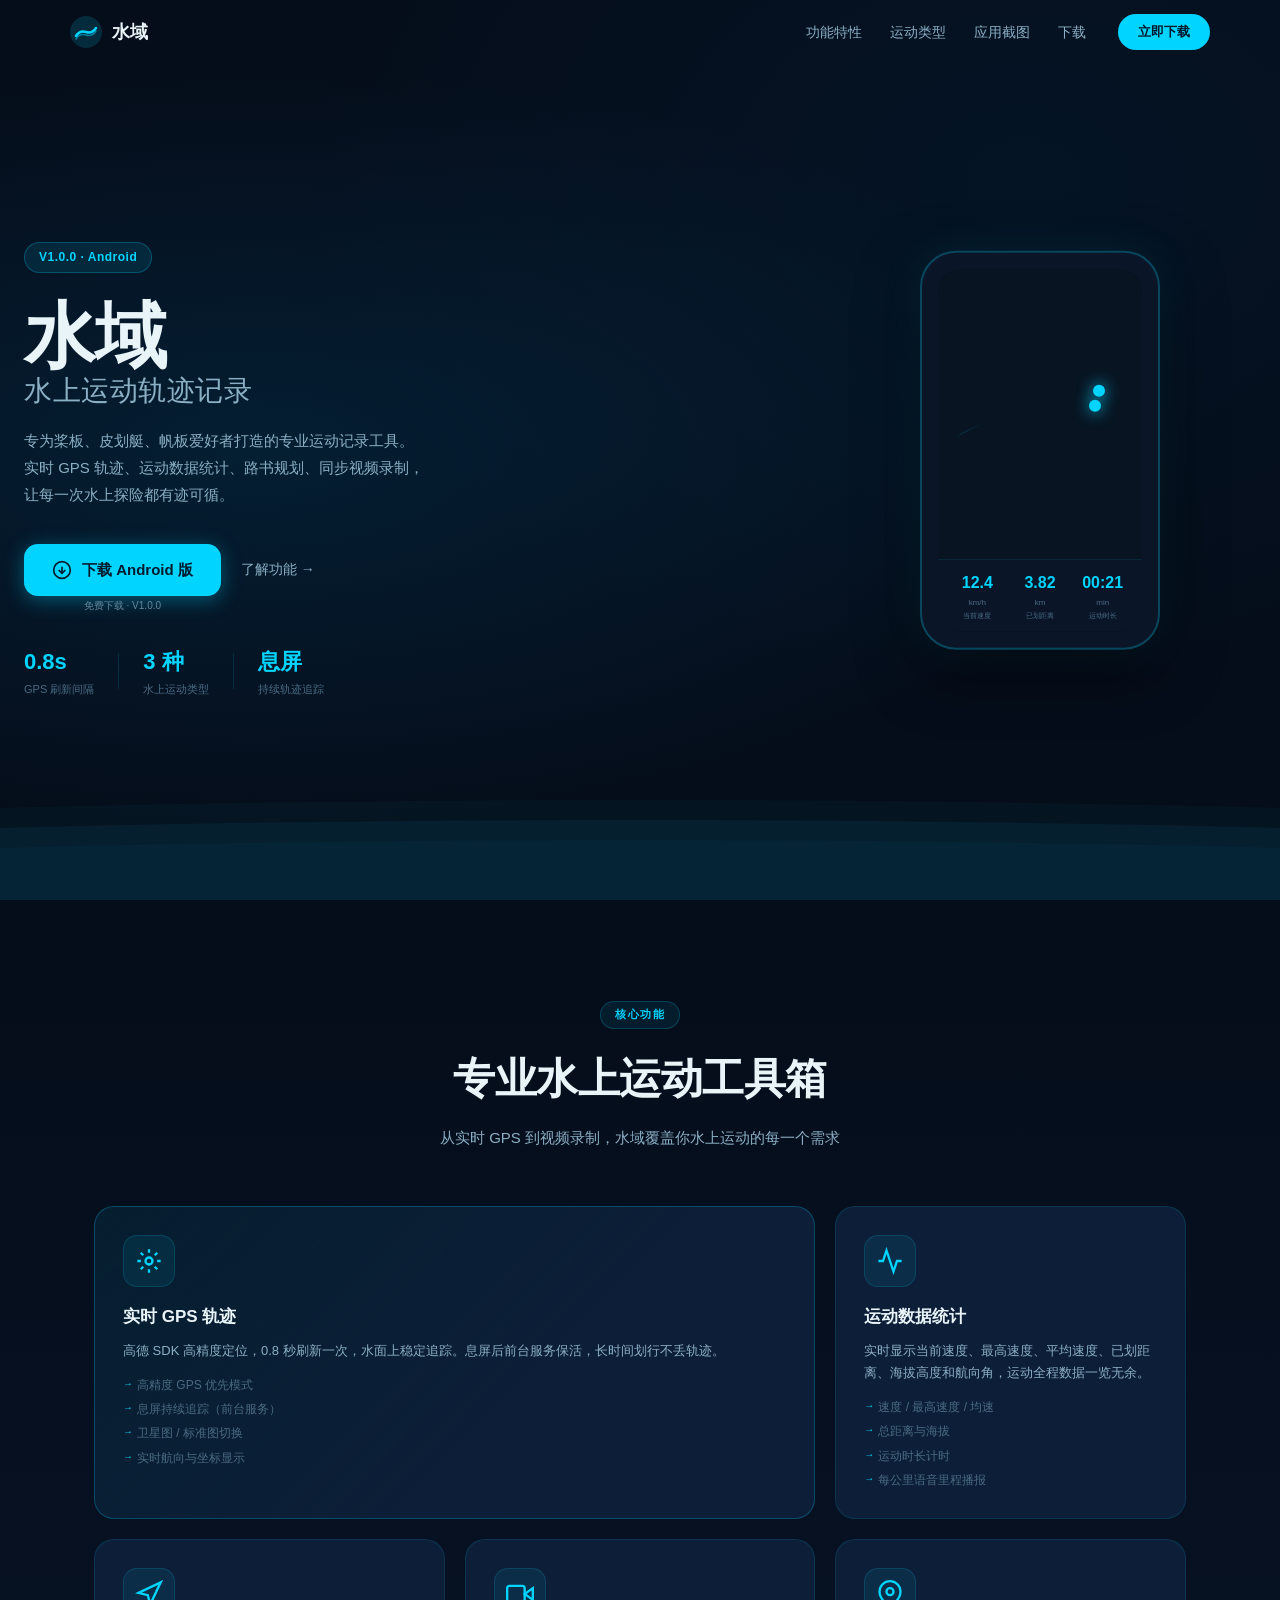
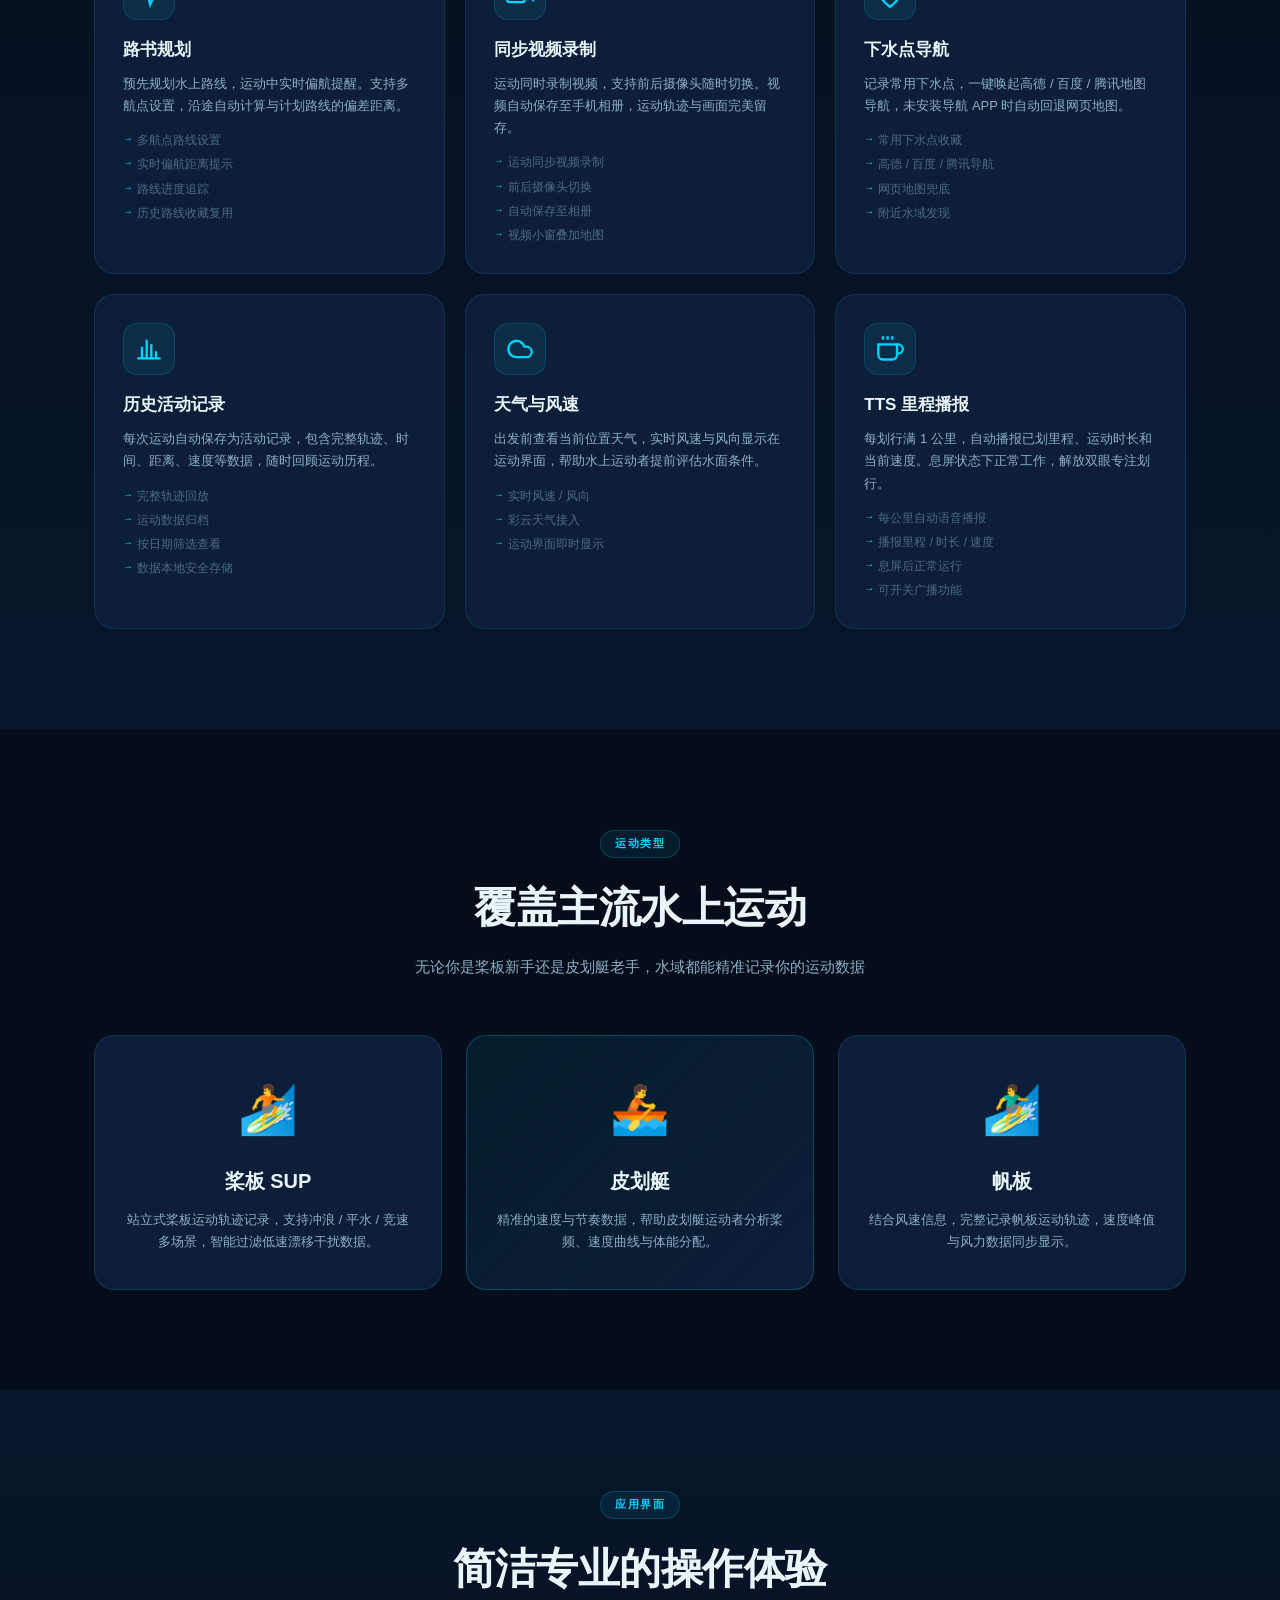
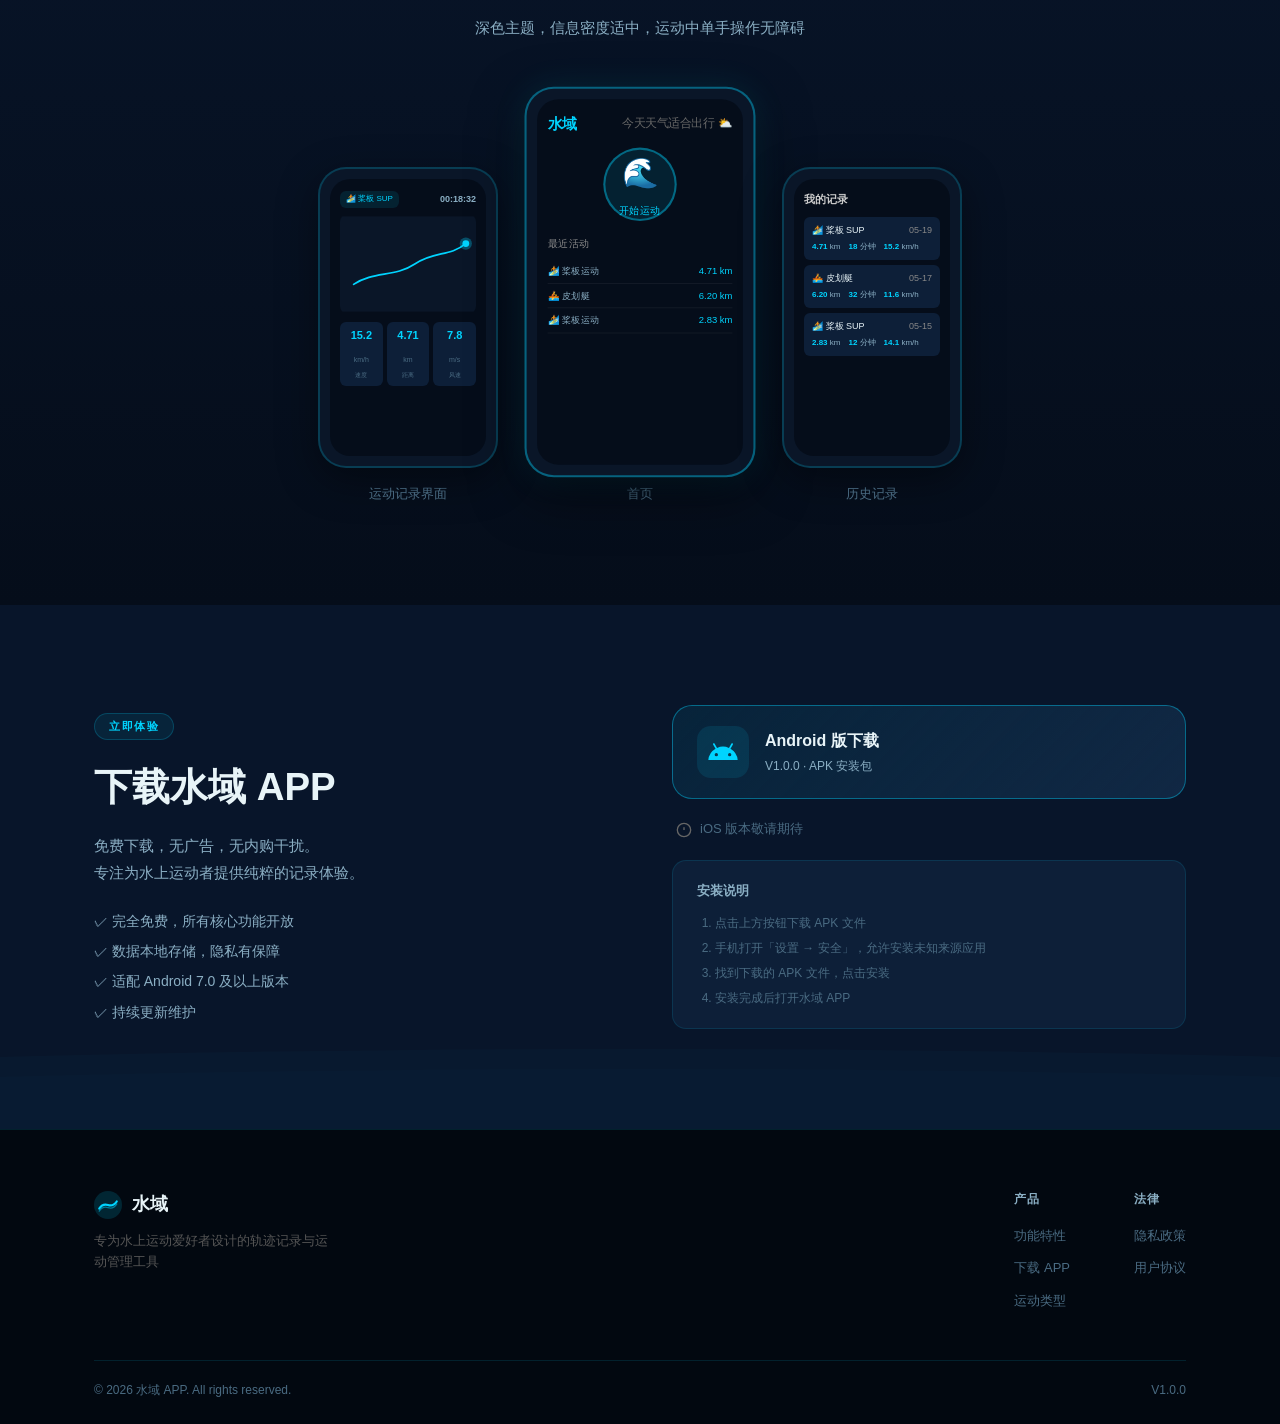
==== www/index.html @ d03e374d "feat: 水域 APP 官网初始版本 - 首页：英雄区、功能特性、运动类型、界面预览、下载区 - 隐私政策页（微信登录申请必备） - 用户协议页 - nginx Docker 部署配置 - APK " ====
<!DOCTYPE html>
<html lang="zh-CN">
<head>
  <meta charset="UTF-8">
  <meta name="viewport" content="width=device-width, initial-scale=1.0">
  <meta name="description" content="水域 APP — 专为水上运动爱好者设计的轨迹记录与运动管理工具，支持桨板 SUP、皮划艇、帆板等运动类型。">
  <meta name="keywords" content="水域,桨板,SUP,皮划艇,帆板,水上运动,轨迹记录,GPS">
  <title>水域 — 水上运动轨迹记录 APP</title>
  <link rel="stylesheet" href="css/style.css">
</head>
<body>

<!-- ── 导航栏 ──────────────────────────────────────────────── -->
<nav class="navbar" id="navbar">
  <div class="nav-inner">
    <div class="nav-logo">
      <svg width="32" height="32" viewBox="0 0 32 32" fill="none">
        <circle cx="16" cy="16" r="16" fill="#00D4FF" fill-opacity="0.15"/>
        <path d="M6 20 Q10 14 16 16 Q22 18 26 12" stroke="#00D4FF" stroke-width="2.5" stroke-linecap="round" fill="none"/>
        <path d="M6 23 Q10 17 16 19 Q22 21 26 15" stroke="#00D4FF" stroke-width="1.5" stroke-linecap="round" fill="none" opacity="0.5"/>
      </svg>
      <span>水域</span>
    </div>
    <ul class="nav-links">
      <li><a href="#features">功能特性</a></li>
      <li><a href="#sports">运动类型</a></li>
      <li><a href="#screenshots">应用截图</a></li>
      <li><a href="#download">下载</a></li>
    </ul>
    <a href="#download" class="nav-cta">立即下载</a>
  </div>
</nav>

<!-- ── 英雄区 ──────────────────────────────────────────────── -->
<section class="hero">
  <div class="hero-bg">
    <div class="wave wave1"></div>
    <div class="wave wave2"></div>
    <div class="wave wave3"></div>
  </div>
  <div class="hero-content">
    <div class="hero-badge">V1.0.0 · Android</div>
    <h1 class="hero-title">水域<br><span class="hero-sub">水上运动轨迹记录</span></h1>
    <p class="hero-desc">
      专为桨板、皮划艇、帆板爱好者打造的专业运动记录工具。<br>
      实时 GPS 轨迹、运动数据统计、路书规划、同步视频录制，<br>
      让每一次水上探险都有迹可循。
    </p>
    <div class="hero-actions">
      <a href="downloads/shuiyu-latest.apk" class="btn-primary" id="hero-download">
        <svg width="20" height="20" viewBox="0 0 24 24" fill="none" stroke="currentColor" stroke-width="2">
          <path d="M12 2C6.5 2 2 6.5 2 12s4.5 10 10 10 10-4.5 10-10S17.5 2 12 2"/>
          <polyline points="8 12 12 16 16 12"/>
          <line x1="12" y1="8" x2="12" y2="16"/>
        </svg>
        下载 Android 版
        <span class="btn-sub">免费下载 · V1.0.0</span>
      </a>
      <a href="#features" class="btn-secondary">了解功能 →</a>
    </div>
    <div class="hero-stats">
      <div class="stat"><span class="stat-num">0.8s</span><span class="stat-label">GPS 刷新间隔</span></div>
      <div class="stat-divider"></div>
      <div class="stat"><span class="stat-num">3 种</span><span class="stat-label">水上运动类型</span></div>
      <div class="stat-divider"></div>
      <div class="stat"><span class="stat-num">息屏</span><span class="stat-label">持续轨迹追踪</span></div>
    </div>
  </div>
  <div class="hero-phone">
    <div class="phone-frame">
      <div class="phone-screen">
        <div class="mock-map">
          <div class="mock-track"></div>
          <div class="mock-track2"></div>
          <div class="mock-dot"></div>
        </div>
        <div class="mock-panel">
          <div class="mock-metric">
            <span class="mock-val">12.4</span>
            <span class="mock-unit">km/h</span>
            <span class="mock-lbl">当前速度</span>
          </div>
          <div class="mock-metric">
            <span class="mock-val">3.82</span>
            <span class="mock-unit">km</span>
            <span class="mock-lbl">已划距离</span>
          </div>
          <div class="mock-metric">
            <span class="mock-val">00:21</span>
            <span class="mock-unit">min</span>
            <span class="mock-lbl">运动时长</span>
          </div>
        </div>
      </div>
    </div>
  </div>
</section>

<!-- ── 功能特性 ─────────────────────────────────────────────── -->
<section class="features" id="features">
  <div class="container">
    <div class="section-header">
      <div class="section-tag">核心功能</div>
      <h2>专业水上运动工具箱</h2>
      <p>从实时 GPS 到视频录制，水域覆盖你水上运动的每一个需求</p>
    </div>
    <div class="features-grid">

      <div class="feature-card feature-card--highlight">
        <div class="feature-icon">
          <svg width="28" height="28" viewBox="0 0 24 24" fill="none" stroke="#00D4FF" stroke-width="2">
            <circle cx="12" cy="12" r="3"/>
            <path d="M12 2v3M12 19v3M2 12h3M19 12h3"/>
            <path d="M4.93 4.93l2.12 2.12M16.95 16.95l2.12 2.12M4.93 19.07l2.12-2.12M16.95 7.05l2.12-2.12"/>
          </svg>
        </div>
        <h3>实时 GPS 轨迹</h3>
        <p>高德 SDK 高精度定位，0.8 秒刷新一次，水面上稳定追踪。息屏后前台服务保活，长时间划行不丢轨迹。</p>
        <ul class="feature-list">
          <li>高精度 GPS 优先模式</li>
          <li>息屏持续追踪（前台服务）</li>
          <li>卫星图 / 标准图切换</li>
          <li>实时航向与坐标显示</li>
        </ul>
      </div>

      <div class="feature-card">
        <div class="feature-icon">
          <svg width="28" height="28" viewBox="0 0 24 24" fill="none" stroke="#00D4FF" stroke-width="2">
            <polyline points="22 12 18 12 15 21 9 3 6 12 2 12"/>
          </svg>
        </div>
        <h3>运动数据统计</h3>
        <p>实时显示当前速度、最高速度、平均速度、已划距离、海拔高度和航向角，运动全程数据一览无余。</p>
        <ul class="feature-list">
          <li>速度 / 最高速度 / 均速</li>
          <li>总距离与海拔</li>
          <li>运动时长计时</li>
          <li>每公里语音里程播报</li>
        </ul>
      </div>

      <div class="feature-card">
        <div class="feature-icon">
          <svg width="28" height="28" viewBox="0 0 24 24" fill="none" stroke="#00D4FF" stroke-width="2">
            <path d="M3 11l19-9-9 19-2-8-8-2z"/>
          </svg>
        </div>
        <h3>路书规划</h3>
        <p>预先规划水上路线，运动中实时偏航提醒。支持多航点设置，沿途自动计算与计划路线的偏差距离。</p>
        <ul class="feature-list">
          <li>多航点路线设置</li>
          <li>实时偏航距离提示</li>
          <li>路线进度追踪</li>
          <li>历史路线收藏复用</li>
        </ul>
      </div>

      <div class="feature-card">
        <div class="feature-icon">
          <svg width="28" height="28" viewBox="0 0 24 24" fill="none" stroke="#00D4FF" stroke-width="2">
            <path d="M23 7l-7 5 7 5V7z"/>
            <rect x="1" y="5" width="15" height="14" rx="2" ry="2"/>
          </svg>
        </div>
        <h3>同步视频录制</h3>
        <p>运动同时录制视频，支持前后摄像头随时切换。视频自动保存至手机相册，运动轨迹与画面完美留存。</p>
        <ul class="feature-list">
          <li>运动同步视频录制</li>
          <li>前后摄像头切换</li>
          <li>自动保存至相册</li>
          <li>视频小窗叠加地图</li>
        </ul>
      </div>

      <div class="feature-card">
        <div class="feature-icon">
          <svg width="28" height="28" viewBox="0 0 24 24" fill="none" stroke="#00D4FF" stroke-width="2">
            <path d="M21 10c0 7-9 13-9 13s-9-6-9-13a9 9 0 0 1 18 0z"/>
            <circle cx="12" cy="10" r="3"/>
          </svg>
        </div>
        <h3>下水点导航</h3>
        <p>记录常用下水点，一键唤起高德 / 百度 / 腾讯地图导航，未安装导航 APP 时自动回退网页地图。</p>
        <ul class="feature-list">
          <li>常用下水点收藏</li>
          <li>高德 / 百度 / 腾讯导航</li>
          <li>网页地图兜底</li>
          <li>附近水域发现</li>
        </ul>
      </div>

      <div class="feature-card">
        <div class="feature-icon">
          <svg width="28" height="28" viewBox="0 0 24 24" fill="none" stroke="#00D4FF" stroke-width="2">
            <path d="M2 20h20M6 20V10M10 20V4M14 20V8M18 20V14"/>
          </svg>
        </div>
        <h3>历史活动记录</h3>
        <p>每次运动自动保存为活动记录，包含完整轨迹、时间、距离、速度等数据，随时回顾运动历程。</p>
        <ul class="feature-list">
          <li>完整轨迹回放</li>
          <li>运动数据归档</li>
          <li>按日期筛选查看</li>
          <li>数据本地安全存储</li>
        </ul>
      </div>

      <div class="feature-card">
        <div class="feature-icon">
          <svg width="28" height="28" viewBox="0 0 24 24" fill="none" stroke="#00D4FF" stroke-width="2">
            <path d="M17.5 19H9a7 7 0 1 1 6.71-9h1.79a4.5 4.5 0 1 1 0 9z"/>
          </svg>
        </div>
        <h3>天气与风速</h3>
        <p>出发前查看当前位置天气，实时风速与风向显示在运动界面，帮助水上运动者提前评估水面条件。</p>
        <ul class="feature-list">
          <li>实时风速 / 风向</li>
          <li>彩云天气接入</li>
          <li>运动界面即时显示</li>
        </ul>
      </div>

      <div class="feature-card">
        <div class="feature-icon">
          <svg width="28" height="28" viewBox="0 0 24 24" fill="none" stroke="#00D4FF" stroke-width="2">
            <path d="M18 8h1a4 4 0 0 1 0 8h-1"/>
            <path d="M2 8h16v9a4 4 0 0 1-4 4H6a4 4 0 0 1-4-4V8z"/>
            <line x1="6" y1="1" x2="6" y2="4"/>
            <line x1="10" y1="1" x2="10" y2="4"/>
            <line x1="14" y1="1" x2="14" y2="4"/>
          </svg>
        </div>
        <h3>TTS 里程播报</h3>
        <p>每划行满 1 公里，自动播报已划里程、运动时长和当前速度。息屏状态下正常工作，解放双眼专注划行。</p>
        <ul class="feature-list">
          <li>每公里自动语音播报</li>
          <li>播报里程 / 时长 / 速度</li>
          <li>息屏后正常运行</li>
          <li>可开关广播功能</li>
        </ul>
      </div>

    </div>
  </div>
</section>

<!-- ── 运动类型 ─────────────────────────────────────────────── -->
<section class="sports" id="sports">
  <div class="container">
    <div class="section-header">
      <div class="section-tag">运动类型</div>
      <h2>覆盖主流水上运动</h2>
      <p>无论你是桨板新手还是皮划艇老手，水域都能精准记录你的运动数据</p>
    </div>
    <div class="sports-grid">
      <div class="sport-card">
        <div class="sport-emoji">🏄</div>
        <h3>桨板 SUP</h3>
        <p>站立式桨板运动轨迹记录，支持冲浪 / 平水 / 竞速多场景，智能过滤低速漂移干扰数据。</p>
      </div>
      <div class="sport-card sport-card--accent">
        <div class="sport-emoji">🚣</div>
        <h3>皮划艇</h3>
        <p>精准的速度与节奏数据，帮助皮划艇运动者分析桨频、速度曲线与体能分配。</p>
      </div>
      <div class="sport-card">
        <div class="sport-emoji">🏄‍♂️</div>
        <h3>帆板</h3>
        <p>结合风速信息，完整记录帆板运动轨迹，速度峰值与风力数据同步显示。</p>
      </div>
    </div>
  </div>
</section>

<!-- ── 应用截图（UI 示意）────────────────────────────────────── -->
<section class="screenshots" id="screenshots">
  <div class="container">
    <div class="section-header">
      <div class="section-tag">应用界面</div>
      <h2>简洁专业的操作体验</h2>
      <p>深色主题，信息密度适中，运动中单手操作无障碍</p>
    </div>
    <div class="screens-row">

      <div class="screen-item">
        <div class="screen-frame">
          <div class="screen-content sc-record">
            <div class="sc-topbar">
              <span class="sc-badge">🏄 桨板 SUP</span>
              <span class="sc-time">00:18:32</span>
            </div>
            <div class="sc-map-area">
              <svg width="100%" height="100%" viewBox="0 0 200 140">
                <rect width="200" height="140" fill="#0A1628"/>
                <path d="M20 100 C50 80 80 90 110 70 C140 50 160 60 185 40" stroke="#00D4FF" stroke-width="2.5" fill="none" stroke-linecap="round"/>
                <circle cx="185" cy="40" r="5" fill="#00D4FF"/>
                <circle cx="185" cy="40" r="9" fill="#00D4FF" fill-opacity="0.3"/>
              </svg>
            </div>
            <div class="sc-metrics">
              <div class="sc-m"><span class="sc-mv">15.2</span><span class="sc-mu">km/h</span><span class="sc-ml">速度</span></div>
              <div class="sc-m"><span class="sc-mv">4.71</span><span class="sc-mu">km</span><span class="sc-ml">距离</span></div>
              <div class="sc-m"><span class="sc-mv">7.8</span><span class="sc-mu">m/s</span><span class="sc-ml">风速</span></div>
            </div>
          </div>
        </div>
        <p class="screen-label">运动记录界面</p>
      </div>

      <div class="screen-item screen-item--main">
        <div class="screen-frame screen-frame--main">
          <div class="screen-content sc-home">
            <div class="sc-header">
              <span style="color:#00D4FF;font-weight:700;font-size:14px">水域</span>
              <span style="color:#666;font-size:11px">今天天气适合出行 ⛅</span>
            </div>
            <div class="sc-start-btn">
              <div class="sc-start-circle">
                <span style="font-size:28px">🌊</span>
                <span style="font-size:10px;color:#00D4FF;display:block;margin-top:4px">开始运动</span>
              </div>
            </div>
            <div class="sc-recent">
              <div style="font-size:10px;color:#888;margin-bottom:6px">最近活动</div>
              <div class="sc-act-item"><span>🏄 桨板运动</span><span style="color:#00D4FF">4.71 km</span></div>
              <div class="sc-act-item"><span>🚣 皮划艇</span><span style="color:#00D4FF">6.20 km</span></div>
              <div class="sc-act-item"><span>🏄 桨板运动</span><span style="color:#00D4FF">2.83 km</span></div>
            </div>
          </div>
        </div>
        <p class="screen-label">首页</p>
      </div>

      <div class="screen-item">
        <div class="screen-frame">
          <div class="screen-content sc-history">
            <div style="font-size:11px;font-weight:700;color:#ccc;margin-bottom:8px">我的记录</div>
            <div class="sc-hist-card">
              <div class="sc-hist-top"><span>🏄 桨板 SUP</span><span style="color:#888;font-size:9px">05-19</span></div>
              <div class="sc-hist-stats">
                <span><b style="color:#00D4FF">4.71</b> km</span>
                <span><b style="color:#00D4FF">18</b> 分钟</span>
                <span><b style="color:#00D4FF">15.2</b> km/h</span>
              </div>
            </div>
            <div class="sc-hist-card">
              <div class="sc-hist-top"><span>🚣 皮划艇</span><span style="color:#888;font-size:9px">05-17</span></div>
              <div class="sc-hist-stats">
                <span><b style="color:#00D4FF">6.20</b> km</span>
                <span><b style="color:#00D4FF">32</b> 分钟</span>
                <span><b style="color:#00D4FF">11.6</b> km/h</span>
              </div>
            </div>
            <div class="sc-hist-card">
              <div class="sc-hist-top"><span>🏄 桨板 SUP</span><span style="color:#888;font-size:9px">05-15</span></div>
              <div class="sc-hist-stats">
                <span><b style="color:#00D4FF">2.83</b> km</span>
                <span><b style="color:#00D4FF">12</b> 分钟</span>
                <span><b style="color:#00D4FF">14.1</b> km/h</span>
              </div>
            </div>
          </div>
        </div>
        <p class="screen-label">历史记录</p>
      </div>

    </div>
  </div>
</section>

<!-- ── 下载区 ──────────────────────────────────────────────── -->
<section class="download" id="download">
  <div class="download-bg">
    <div class="wave wave1"></div>
    <div class="wave wave2"></div>
  </div>
  <div class="container">
    <div class="download-inner">
      <div class="dl-text">
        <div class="section-tag">立即体验</div>
        <h2>下载水域 APP</h2>
        <p>免费下载，无广告，无内购干扰。<br>专注为水上运动者提供纯粹的记录体验。</p>
        <ul class="dl-highlights">
          <li>✓ 完全免费，所有核心功能开放</li>
          <li>✓ 数据本地存储，隐私有保障</li>
          <li>✓ 适配 Android 7.0 及以上版本</li>
          <li>✓ 持续更新维护</li>
        </ul>
      </div>
      <div class="dl-buttons">
        <a href="downloads/shuiyu-latest.apk" class="dl-btn dl-android">
          <div class="dl-btn-icon">
            <svg width="32" height="32" viewBox="0 0 24 24" fill="#00D4FF">
              <path d="M17.6 9.48l1.84-3.18c.16-.31.04-.69-.26-.85-.29-.15-.65-.06-.83.22l-1.88 3.24a11.46 11.46 0 0 0-8.94 0L5.65 5.67c-.19-.28-.54-.37-.83-.22-.31.16-.42.54-.26.85L6.4 9.48A10.78 10.78 0 0 0 1 18h22a10.78 10.78 0 0 0-5.4-8.52zM7 15.25a1.25 1.25 0 1 1 0-2.5 1.25 1.25 0 0 1 0 2.5zm10 0a1.25 1.25 0 1 1 0-2.5 1.25 1.25 0 0 1 0 2.5z"/>
            </svg>
          </div>
          <div class="dl-btn-text">
            <span class="dl-btn-label">Android 版下载</span>
            <span class="dl-btn-sub">V1.0.0 · APK 安装包</span>
          </div>
        </a>
        <div class="dl-ios-tip">
          <svg width="16" height="16" viewBox="0 0 24 24" fill="none" stroke="#666" stroke-width="2">
            <circle cx="12" cy="12" r="10"/><line x1="12" y1="8" x2="12" y2="12"/><line x1="12" y1="16" x2="12.01" y2="16"/>
          </svg>
          iOS 版本敬请期待
        </div>
        <div class="dl-install-guide">
          <h4>安装说明</h4>
          <ol>
            <li>点击上方按钮下载 APK 文件</li>
            <li>手机打开「设置 → 安全」，允许安装未知来源应用</li>
            <li>找到下载的 APK 文件，点击安装</li>
            <li>安装完成后打开水域 APP</li>
          </ol>
        </div>
      </div>
    </div>
  </div>
</section>

<!-- ── 页脚 ──────────────────────────────────────────────── -->
<footer class="footer">
  <div class="container">
    <div class="footer-inner">
      <div class="footer-brand">
        <div class="nav-logo" style="margin-bottom:12px">
          <svg width="28" height="28" viewBox="0 0 32 32" fill="none">
            <circle cx="16" cy="16" r="16" fill="#00D4FF" fill-opacity="0.15"/>
            <path d="M6 20 Q10 14 16 16 Q22 18 26 12" stroke="#00D4FF" stroke-width="2.5" stroke-linecap="round" fill="none"/>
            <path d="M6 23 Q10 17 16 19 Q22 21 26 15" stroke="#00D4FF" stroke-width="1.5" stroke-linecap="round" fill="none" opacity="0.5"/>
          </svg>
          <span>水域</span>
        </div>
        <p style="color:#555;font-size:13px;max-width:240px">专为水上运动爱好者设计的轨迹记录与运动管理工具</p>
      </div>
      <div class="footer-links">
        <div class="footer-col">
          <h5>产品</h5>
          <a href="#features">功能特性</a>
          <a href="#download">下载 APP</a>
          <a href="#sports">运动类型</a>
        </div>
        <div class="footer-col">
          <h5>法律</h5>
          <a href="privacy.html">隐私政策</a>
          <a href="terms.html">用户协议</a>
        </div>
      </div>
    </div>
    <div class="footer-bottom">
      <span>© 2026 水域 APP. All rights reserved.</span>
      <span>V1.0.0</span>
    </div>
  </div>
</footer>

<script src="js/main.js"></script>
</body>
</html>
---- www/css/style.css ----
/* ── Reset & Base ─────────────────────────────────────────── */
*, *::before, *::after { box-sizing: border-box; margin: 0; padding: 0; }

:root {
  --bg:       #050D1A;
  --bg2:      #08152A;
  --surface:  #0D1F38;
  --surface2: #112844;
  --border:   rgba(0,212,255,0.12);
  --accent:   #00D4FF;
  --accent2:  #0099CC;
  --text:     #E8F4F8;
  --text2:    #8BAFC4;
  --text3:    #4A6B82;
  --danger:   #FF4757;
  --go:       #00E676;
  --radius:   14px;
  --radius-lg:20px;
  --shadow:   0 8px 32px rgba(0,0,0,0.4);
  --glow:     0 0 24px rgba(0,212,255,0.2);
}

html { scroll-behavior: smooth; font-size: 16px; }

body {
  background: var(--bg);
  color: var(--text);
  font-family: -apple-system, "PingFang SC", "Noto Sans SC", "Microsoft YaHei", sans-serif;
  line-height: 1.6;
  overflow-x: hidden;
}

a { color: inherit; text-decoration: none; }
ul { list-style: none; }

.container {
  max-width: 1140px;
  margin: 0 auto;
  padding: 0 24px;
}

/* ── Navbar ─────────────────────────────────────────────── */
.navbar {
  position: fixed;
  top: 0; left: 0; right: 0;
  z-index: 100;
  padding: 0 24px;
  height: 64px;
  display: flex;
  align-items: center;
  transition: background 0.3s, backdrop-filter 0.3s;
}

.navbar.scrolled {
  background: rgba(5, 13, 26, 0.92);
  backdrop-filter: blur(12px);
  border-bottom: 1px solid var(--border);
}

.nav-inner {
  max-width: 1140px;
  margin: 0 auto;
  width: 100%;
  display: flex;
  align-items: center;
  gap: 32px;
}

.nav-logo {
  display: flex;
  align-items: center;
  gap: 10px;
  font-size: 18px;
  font-weight: 700;
  color: var(--text);
  white-space: nowrap;
}

.nav-links {
  display: flex;
  gap: 28px;
  margin-left: auto;
}

.nav-links a {
  font-size: 14px;
  color: var(--text2);
  transition: color 0.2s;
}

.nav-links a:hover { color: var(--accent); }

.nav-cta {
  background: var(--accent);
  color: #001A2E;
  font-size: 13px;
  font-weight: 700;
  padding: 8px 20px;
  border-radius: 20px;
  white-space: nowrap;
  transition: opacity 0.2s, transform 0.2s;
}

.nav-cta:hover { opacity: 0.9; transform: translateY(-1px); }

/* ── Hero ────────────────────────────────────────────────── */
.hero {
  position: relative;
  min-height: 100vh;
  display: flex;
  align-items: center;
  padding: 100px 24px 60px;
  overflow: hidden;
}

.hero-bg {
  position: absolute;
  inset: 0;
  background: radial-gradient(ellipse at 20% 50%, rgba(0,100,150,0.2) 0%, transparent 60%),
              radial-gradient(ellipse at 80% 20%, rgba(0,60,100,0.15) 0%, transparent 50%);
}

/* Wave animation */
.wave {
  position: absolute;
  bottom: 0;
  left: -50%;
  width: 200%;
  height: 120px;
  opacity: 0.06;
  border-radius: 50%;
}

.wave1 {
  background: var(--accent);
  animation: wave 8s linear infinite;
  bottom: -40px;
}

.wave2 {
  background: #0099FF;
  animation: wave 12s linear infinite reverse;
  bottom: -60px;
  opacity: 0.04;
}

.wave3 {
  background: var(--accent);
  animation: wave 6s linear infinite;
  bottom: -20px;
  opacity: 0.03;
}

@keyframes wave {
  0% { transform: translateX(0) scaleY(1); }
  50% { transform: translateX(-25%) scaleY(1.1); }
  100% { transform: translateX(-50%) scaleY(1); }
}

.hero-content {
  position: relative;
  z-index: 2;
  max-width: 560px;
}

.hero-badge {
  display: inline-flex;
  align-items: center;
  gap: 8px;
  background: rgba(0,212,255,0.1);
  border: 1px solid rgba(0,212,255,0.25);
  color: var(--accent);
  font-size: 12px;
  font-weight: 600;
  padding: 5px 14px;
  border-radius: 20px;
  margin-bottom: 24px;
  letter-spacing: 0.5px;
}

.hero-title {
  font-size: clamp(42px, 6vw, 72px);
  font-weight: 800;
  line-height: 1.1;
  color: var(--text);
  margin-bottom: 20px;
  letter-spacing: -1px;
}

.hero-sub {
  display: block;
  font-size: clamp(18px, 2.5vw, 28px);
  font-weight: 400;
  color: var(--text2);
  letter-spacing: 0.5px;
}

.hero-desc {
  font-size: 15px;
  color: var(--text2);
  line-height: 1.8;
  margin-bottom: 36px;
}

.hero-actions {
  display: flex;
  align-items: center;
  gap: 20px;
  flex-wrap: wrap;
  margin-bottom: 48px;
}

.btn-primary {
  display: inline-flex;
  align-items: center;
  gap: 10px;
  background: var(--accent);
  color: #001A2E;
  font-weight: 700;
  padding: 14px 28px;
  border-radius: var(--radius);
  font-size: 15px;
  transition: transform 0.2s, box-shadow 0.2s;
  box-shadow: 0 4px 20px rgba(0,212,255,0.35);
  position: relative;
  flex-direction: row;
  align-items: center;
}

.btn-primary:hover {
  transform: translateY(-2px);
  box-shadow: 0 8px 28px rgba(0,212,255,0.45);
}

.btn-sub {
  display: block;
  font-size: 10px;
  font-weight: 400;
  opacity: 0.7;
  position: absolute;
  bottom: -18px;
  left: 50%;
  transform: translateX(-50%);
  white-space: nowrap;
  color: var(--text2);
}

.btn-secondary {
  color: var(--text2);
  font-size: 14px;
  font-weight: 500;
  transition: color 0.2s;
}

.btn-secondary:hover { color: var(--accent); }

.hero-stats {
  display: flex;
  align-items: center;
  gap: 24px;
  flex-wrap: wrap;
}

.stat { display: flex; flex-direction: column; gap: 2px; }
.stat-num { font-size: 22px; font-weight: 800; color: var(--accent); }
.stat-label { font-size: 11px; color: var(--text3); }
.stat-divider { width: 1px; height: 36px; background: var(--border); }

/* Phone mockup */
.hero-phone {
  position: absolute;
  right: max(24px, calc(50% - 520px));
  top: 50%;
  transform: translateY(-50%);
  z-index: 2;
}

.phone-frame {
  width: 240px;
  background: #0A1628;
  border-radius: 36px;
  padding: 16px;
  border: 2px solid rgba(0,212,255,0.25);
  box-shadow: 0 20px 60px rgba(0,0,0,0.5), 0 0 40px rgba(0,212,255,0.1);
}

.phone-screen {
  background: #050D1A;
  border-radius: 24px;
  overflow: hidden;
  aspect-ratio: 9/16;
  display: flex;
  flex-direction: column;
}

.mock-map {
  flex: 1;
  background: #081422;
  position: relative;
  overflow: hidden;
}

.mock-track {
  position: absolute;
  inset: 0;
  background: none;
}

.mock-track::after {
  content: '';
  position: absolute;
  top: 60%;
  left: 10%;
  width: 80%;
  height: 2px;
  background: var(--accent);
  border-radius: 2px;
  box-shadow: 0 0 8px var(--accent);
  clip-path: path('M0,0 C40,-20 80,-10 120,-30 C160,-50 180,-40 200,-55');
  transform: rotate(-10deg) scaleX(1) translateY(-20px);
}

.mock-track2::after {
  content: '';
  position: absolute;
  width: 12px;
  height: 12px;
  border-radius: 50%;
  background: var(--accent);
  box-shadow: 0 0 16px var(--accent);
  top: 45%;
  right: 20%;
  animation: pulse 2s ease-in-out infinite;
}

.mock-dot {
  position: absolute;
  width: 12px;
  height: 12px;
  border-radius: 50%;
  background: var(--accent);
  box-shadow: 0 0 16px var(--accent);
  top: 40%;
  right: 18%;
  animation: pulse 2s ease-in-out infinite;
}

@keyframes pulse {
  0%, 100% { transform: scale(1); opacity: 1; }
  50% { transform: scale(1.3); opacity: 0.8; }
}

.mock-panel {
  background: #0A1628;
  padding: 10px 12px;
  display: flex;
  gap: 8px;
  border-top: 1px solid rgba(0,212,255,0.12);
}

.mock-metric {
  flex: 1;
  display: flex;
  flex-direction: column;
  align-items: center;
  gap: 1px;
}

.mock-val { font-size: 16px; font-weight: 800; color: var(--accent); }
.mock-unit { font-size: 8px; color: var(--text3); }
.mock-lbl { font-size: 7px; color: var(--text3); }

/* ── Section Common ─────────────────────────────────────── */
.section-header {
  text-align: center;
  margin-bottom: 56px;
}

.section-tag {
  display: inline-block;
  background: rgba(0,212,255,0.08);
  border: 1px solid rgba(0,212,255,0.2);
  color: var(--accent);
  font-size: 11px;
  font-weight: 700;
  letter-spacing: 1.5px;
  text-transform: uppercase;
  padding: 4px 14px;
  border-radius: 20px;
  margin-bottom: 16px;
}

.section-header h2 {
  font-size: clamp(28px, 4vw, 42px);
  font-weight: 800;
  color: var(--text);
  margin-bottom: 14px;
  letter-spacing: -0.5px;
}

.section-header p {
  font-size: 15px;
  color: var(--text2);
  max-width: 520px;
  margin: 0 auto;
}

/* ── Features ───────────────────────────────────────────── */
.features {
  padding: 100px 0;
  background: linear-gradient(180deg, var(--bg) 0%, var(--bg2) 100%);
}

.features-grid {
  display: grid;
  grid-template-columns: repeat(auto-fit, minmax(260px, 1fr));
  gap: 20px;
}

.feature-card {
  background: var(--surface);
  border: 1px solid var(--border);
  border-radius: var(--radius-lg);
  padding: 28px;
  transition: transform 0.2s, border-color 0.2s, box-shadow 0.2s;
}

.feature-card:hover {
  transform: translateY(-3px);
  border-color: rgba(0,212,255,0.3);
  box-shadow: var(--glow);
}

.feature-card--highlight {
  background: linear-gradient(135deg, rgba(0,212,255,0.08) 0%, var(--surface) 60%);
  border-color: rgba(0,212,255,0.25);
  grid-column: span 2;
}

.feature-icon {
  width: 52px;
  height: 52px;
  background: rgba(0,212,255,0.08);
  border-radius: 14px;
  display: flex;
  align-items: center;
  justify-content: center;
  margin-bottom: 16px;
  border: 1px solid rgba(0,212,255,0.15);
}

.feature-card h3 {
  font-size: 17px;
  font-weight: 700;
  color: var(--text);
  margin-bottom: 10px;
}

.feature-card p {
  font-size: 13px;
  color: var(--text2);
  line-height: 1.7;
  margin-bottom: 14px;
}

.feature-list {
  display: flex;
  flex-direction: column;
  gap: 5px;
}

.feature-list li {
  font-size: 12px;
  color: var(--text3);
  padding-left: 14px;
  position: relative;
}

.feature-list li::before {
  content: '→';
  position: absolute;
  left: 0;
  color: var(--accent);
  font-size: 10px;
}

/* ── Sports ─────────────────────────────────────────────── */
.sports {
  padding: 100px 0;
  background: var(--bg);
}

.sports-grid {
  display: grid;
  grid-template-columns: repeat(3, 1fr);
  gap: 24px;
}

.sport-card {
  background: var(--surface);
  border: 1px solid var(--border);
  border-radius: var(--radius-lg);
  padding: 36px 28px;
  text-align: center;
  transition: transform 0.2s, border-color 0.2s;
}

.sport-card:hover {
  transform: translateY(-4px);
  border-color: rgba(0,212,255,0.3);
}

.sport-card--accent {
  background: linear-gradient(135deg, rgba(0,212,255,0.08), var(--surface));
  border-color: rgba(0,212,255,0.25);
}

.sport-emoji {
  font-size: 48px;
  margin-bottom: 16px;
  display: block;
}

.sport-card h3 {
  font-size: 20px;
  font-weight: 700;
  color: var(--text);
  margin-bottom: 12px;
}

.sport-card p {
  font-size: 13px;
  color: var(--text2);
  line-height: 1.7;
}

/* ── Screenshots ─────────────────────────────────────────── */
.screenshots {
  padding: 100px 0;
  background: linear-gradient(180deg, var(--bg2) 0%, var(--bg) 100%);
}

.screens-row {
  display: flex;
  gap: 32px;
  align-items: flex-end;
  justify-content: center;
  flex-wrap: wrap;
}

.screen-item {
  display: flex;
  flex-direction: column;
  align-items: center;
  gap: 16px;
}

.screen-frame {
  width: 180px;
  background: #0A1628;
  border-radius: 28px;
  padding: 10px;
  border: 2px solid rgba(0,212,255,0.2);
  box-shadow: 0 12px 40px rgba(0,0,0,0.4);
}

.screen-frame--main {
  width: 220px;
  border-color: rgba(0,212,255,0.4);
  box-shadow: 0 16px 50px rgba(0,0,0,0.5), 0 0 30px rgba(0,212,255,0.12);
  transform: scale(1.05);
}

.screen-content {
  background: #050D1A;
  border-radius: 20px;
  aspect-ratio: 9/16;
  padding: 12px 10px;
  overflow: hidden;
}

.screen-label {
  font-size: 13px;
  color: var(--text3);
  text-align: center;
}

/* Screen: record */
.sc-topbar {
  display: flex;
  justify-content: space-between;
  align-items: center;
  margin-bottom: 6px;
}
.sc-badge { font-size: 8px; color: var(--accent); background: rgba(0,212,255,0.1); padding: 2px 6px; border-radius: 6px; }
.sc-time { font-size: 9px; color: var(--text2); font-weight: 600; }
.sc-map-area { height: 100px; border-radius: 8px; overflow: hidden; margin-bottom: 8px; }
.sc-metrics { display: flex; gap: 4px; }
.sc-m { flex: 1; background: var(--surface); border-radius: 6px; padding: 5px 4px; text-align: center; }
.sc-mv { display: block; font-size: 11px; font-weight: 800; color: var(--accent); }
.sc-mu { font-size: 7px; color: var(--text3); }
.sc-ml { display: block; font-size: 6px; color: var(--text3); margin-top: 1px; }

/* Screen: home */
.sc-home {}
.sc-header { display: flex; justify-content: space-between; align-items: center; margin-bottom: 12px; }
.sc-start-btn { display: flex; justify-content: center; margin-bottom: 14px; }
.sc-start-circle {
  width: 70px; height: 70px;
  border-radius: 50%;
  background: rgba(0,212,255,0.1);
  border: 2px solid rgba(0,212,255,0.4);
  display: flex;
  flex-direction: column;
  align-items: center;
  justify-content: center;
}
.sc-recent {}
.sc-act-item { display: flex; justify-content: space-between; font-size: 9px; color: var(--text2); padding: 4px 0; border-bottom: 1px solid rgba(255,255,255,0.05); }

/* Screen: history */
.sc-history {}
.sc-hist-card { background: var(--surface); border-radius: 6px; padding: 6px 8px; margin-bottom: 5px; }
.sc-hist-top { display: flex; justify-content: space-between; font-size: 9px; color: var(--text); margin-bottom: 4px; }
.sc-hist-stats { display: flex; gap: 8px; font-size: 8px; color: var(--text2); }

/* ── Download ────────────────────────────────────────────── */
.download {
  position: relative;
  padding: 100px 0;
  background: var(--bg2);
  overflow: hidden;
}

.download-bg {
  position: absolute;
  inset: 0;
  opacity: 0.4;
}

.download-inner {
  position: relative;
  z-index: 2;
  display: grid;
  grid-template-columns: 1fr 1fr;
  gap: 64px;
  align-items: center;
}

.dl-text h2 { font-size: clamp(28px, 3vw, 40px); font-weight: 800; margin-bottom: 14px; }
.dl-text p { font-size: 15px; color: var(--text2); line-height: 1.8; margin-bottom: 24px; }

.dl-highlights { display: flex; flex-direction: column; gap: 8px; }
.dl-highlights li { font-size: 14px; color: var(--text2); }
.dl-highlights li::before { content: ''; }

.dl-buttons { display: flex; flex-direction: column; gap: 20px; }

.dl-btn {
  display: flex;
  align-items: center;
  gap: 16px;
  background: var(--surface2);
  border: 1.5px solid rgba(0,212,255,0.3);
  border-radius: var(--radius-lg);
  padding: 20px 24px;
  transition: transform 0.2s, border-color 0.2s, box-shadow 0.2s;
}

.dl-android {
  border-color: rgba(0,212,255,0.4);
  background: linear-gradient(135deg, rgba(0,212,255,0.08), var(--surface2));
}

.dl-btn:hover {
  transform: translateY(-2px);
  border-color: var(--accent);
  box-shadow: var(--glow);
}

.dl-btn-icon {
  width: 52px; height: 52px;
  background: rgba(0,212,255,0.1);
  border-radius: 14px;
  display: flex;
  align-items: center;
  justify-content: center;
  flex-shrink: 0;
}

.dl-btn-label { display: block; font-size: 16px; font-weight: 700; color: var(--text); }
.dl-btn-sub { display: block; font-size: 12px; color: var(--text2); margin-top: 3px; }

.dl-ios-tip {
  display: flex;
  align-items: center;
  gap: 8px;
  font-size: 13px;
  color: var(--text3);
  padding: 0 4px;
}

.dl-install-guide {
  background: var(--surface);
  border: 1px solid var(--border);
  border-radius: var(--radius);
  padding: 20px 24px;
}

.dl-install-guide h4 {
  font-size: 13px;
  font-weight: 700;
  color: var(--text2);
  margin-bottom: 12px;
}

.dl-install-guide ol {
  list-style: decimal;
  padding-left: 18px;
  display: flex;
  flex-direction: column;
  gap: 6px;
}

.dl-install-guide li { font-size: 12px; color: var(--text3); }

/* ── Footer ─────────────────────────────────────────────── */
.footer {
  background: #020810;
  padding: 60px 0 24px;
  border-top: 1px solid var(--border);
}

.footer-inner {
  display: flex;
  justify-content: space-between;
  gap: 40px;
  margin-bottom: 48px;
  flex-wrap: wrap;
}

.footer-links {
  display: flex;
  gap: 64px;
}

.footer-col {
  display: flex;
  flex-direction: column;
  gap: 12px;
}

.footer-col h5 {
  font-size: 12px;
  font-weight: 700;
  color: var(--text2);
  letter-spacing: 1px;
  text-transform: uppercase;
  margin-bottom: 4px;
}

.footer-col a {
  font-size: 13px;
  color: var(--text3);
  transition: color 0.2s;
}

.footer-col a:hover { color: var(--accent); }

.footer-bottom {
  border-top: 1px solid var(--border);
  padding-top: 20px;
  display: flex;
  justify-content: space-between;
  font-size: 12px;
  color: var(--text3);
}

/* ── Responsive ─────────────────────────────────────────── */
@media (max-width: 900px) {
  .hero-phone { display: none; }
  .feature-card--highlight { grid-column: span 1; }
  .sports-grid { grid-template-columns: 1fr; }
  .download-inner { grid-template-columns: 1fr; gap: 40px; }
  .footer-inner { flex-direction: column; }
  .footer-links { flex-direction: column; gap: 32px; }
}

@media (max-width: 640px) {
  .nav-links { display: none; }
  .hero { padding: 80px 24px 48px; }
  .hero-stats { gap: 16px; }
  .features-grid { grid-template-columns: 1fr; }
  .screens-row { flex-direction: column; align-items: center; }
  .screen-frame--main { transform: none; }
}
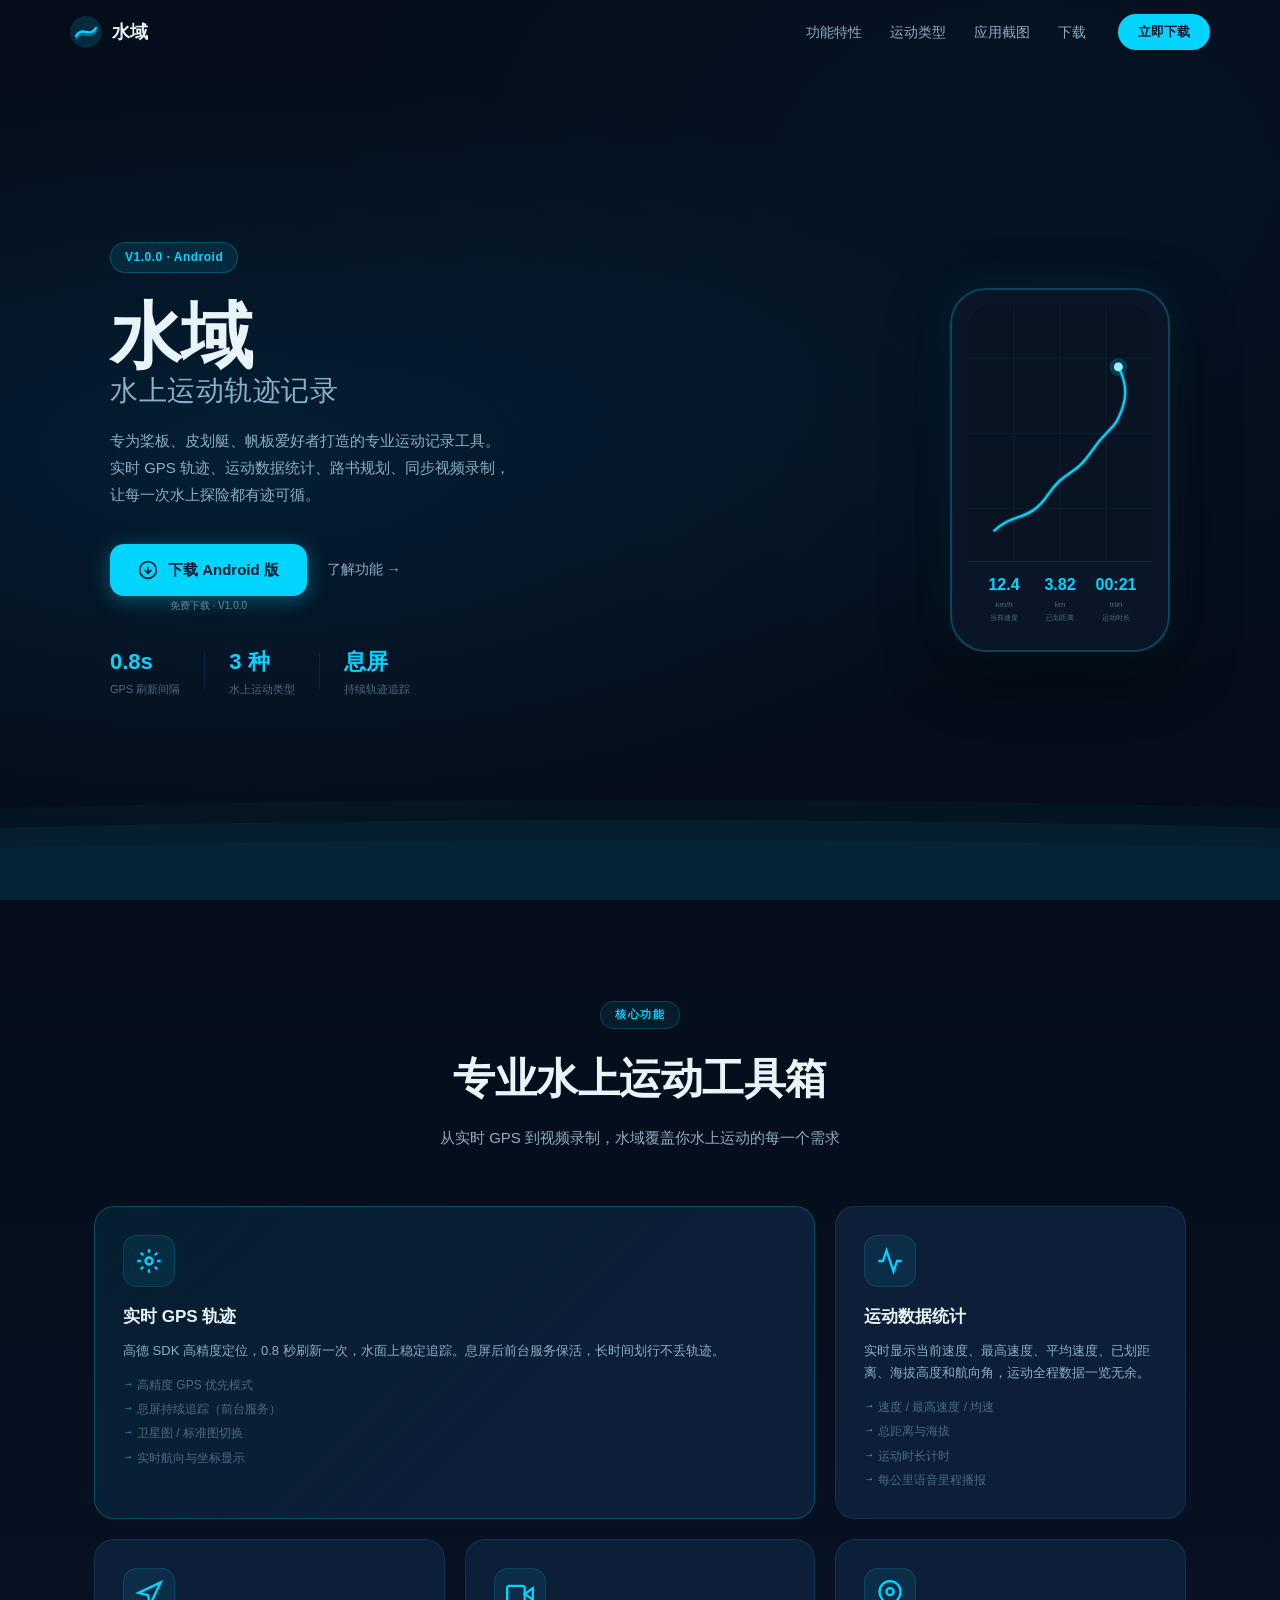
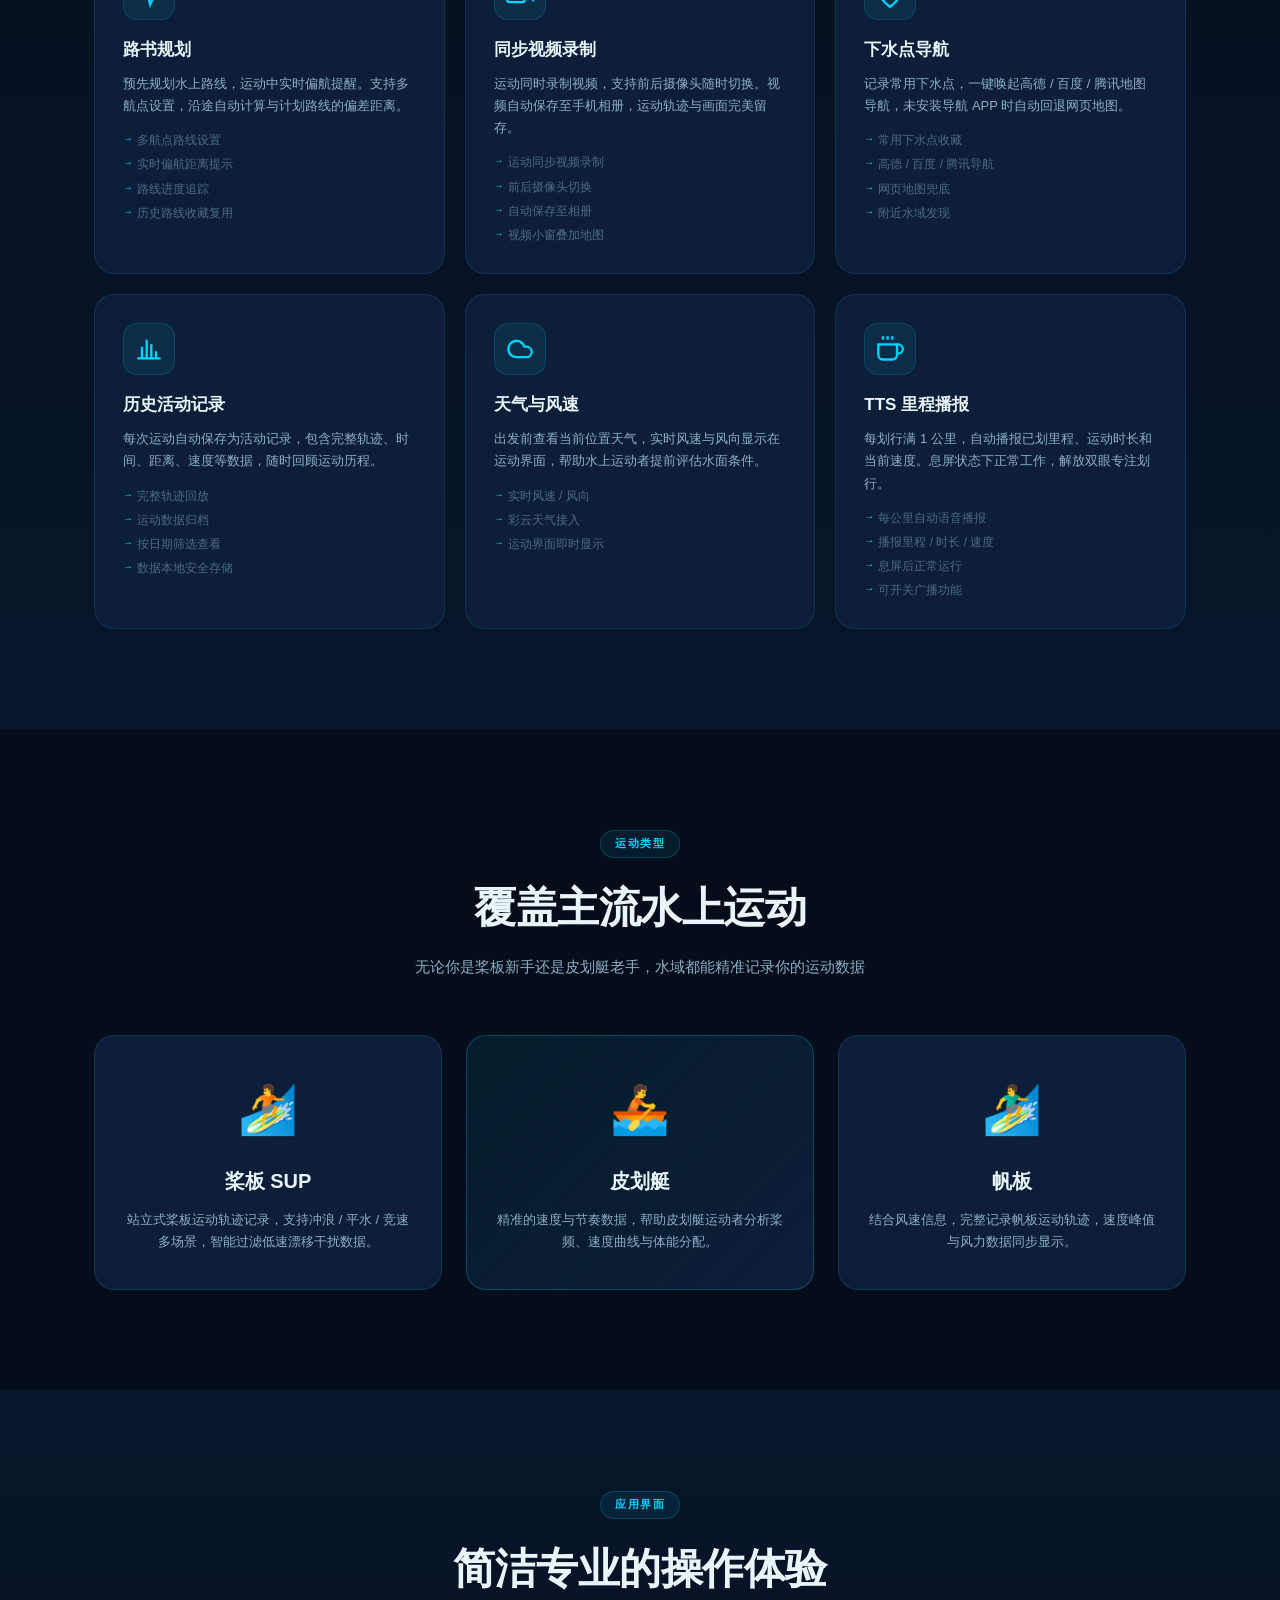
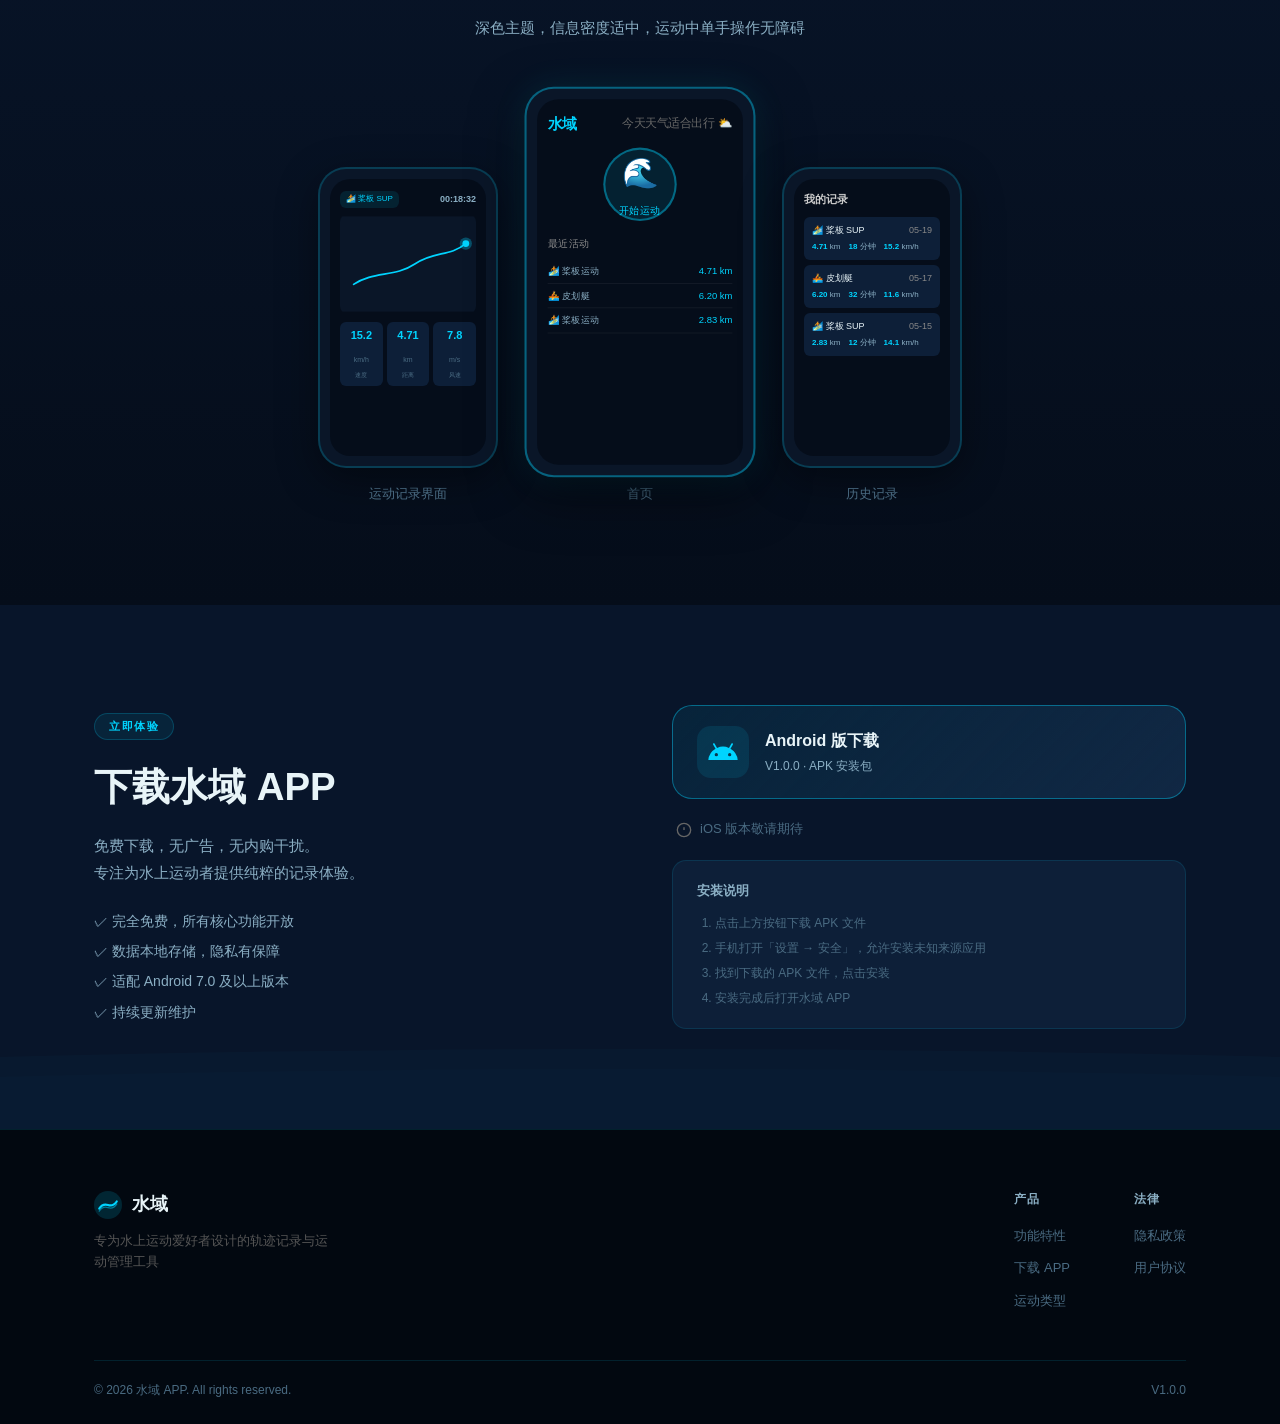
==== commit 620f7d3d: "fix: 修复 hero banner 布局 — 居中 container + SVG 轨迹线 - hero 改为 flex + hero-inner container (max-width 114" ====
--- a/www/index.html
+++ b/www/index.html
@@ -38,57 +38,74 @@
     <div class="wave wave2"></div>
     <div class="wave wave3"></div>
   </div>
-  <div class="hero-content">
-    <div class="hero-badge">V1.0.0 · Android</div>
-    <h1 class="hero-title">水域<br><span class="hero-sub">水上运动轨迹记录</span></h1>
-    <p class="hero-desc">
-      专为桨板、皮划艇、帆板爱好者打造的专业运动记录工具。<br>
-      实时 GPS 轨迹、运动数据统计、路书规划、同步视频录制，<br>
-      让每一次水上探险都有迹可循。
-    </p>
-    <div class="hero-actions">
-      <a href="downloads/shuiyu-latest.apk" class="btn-primary" id="hero-download">
-        <svg width="20" height="20" viewBox="0 0 24 24" fill="none" stroke="currentColor" stroke-width="2">
-          <path d="M12 2C6.5 2 2 6.5 2 12s4.5 10 10 10 10-4.5 10-10S17.5 2 12 2"/>
-          <polyline points="8 12 12 16 16 12"/>
-          <line x1="12" y1="8" x2="12" y2="16"/>
-        </svg>
-        下载 Android 版
-        <span class="btn-sub">免费下载 · V1.0.0</span>
-      </a>
-      <a href="#features" class="btn-secondary">了解功能 →</a>
-    </div>
-    <div class="hero-stats">
-      <div class="stat"><span class="stat-num">0.8s</span><span class="stat-label">GPS 刷新间隔</span></div>
-      <div class="stat-divider"></div>
-      <div class="stat"><span class="stat-num">3 种</span><span class="stat-label">水上运动类型</span></div>
-      <div class="stat-divider"></div>
-      <div class="stat"><span class="stat-num">息屏</span><span class="stat-label">持续轨迹追踪</span></div>
-    </div>
-  </div>
-  <div class="hero-phone">
-    <div class="phone-frame">
-      <div class="phone-screen">
-        <div class="mock-map">
-          <div class="mock-track"></div>
-          <div class="mock-track2"></div>
-          <div class="mock-dot"></div>
-        </div>
-        <div class="mock-panel">
-          <div class="mock-metric">
-            <span class="mock-val">12.4</span>
-            <span class="mock-unit">km/h</span>
-            <span class="mock-lbl">当前速度</span>
-          </div>
-          <div class="mock-metric">
-            <span class="mock-val">3.82</span>
-            <span class="mock-unit">km</span>
-            <span class="mock-lbl">已划距离</span>
-          </div>
-          <div class="mock-metric">
-            <span class="mock-val">00:21</span>
-            <span class="mock-unit">min</span>
-            <span class="mock-lbl">运动时长</span>
+  <div class="hero-inner">
+    <div class="hero-content">
+      <div class="hero-badge">V1.0.0 · Android</div>
+      <h1 class="hero-title">水域<br><span class="hero-sub">水上运动轨迹记录</span></h1>
+      <p class="hero-desc">
+        专为桨板、皮划艇、帆板爱好者打造的专业运动记录工具。<br>
+        实时 GPS 轨迹、运动数据统计、路书规划、同步视频录制，<br>
+        让每一次水上探险都有迹可循。
+      </p>
+      <div class="hero-actions">
+        <a href="downloads/shuiyu-latest.apk" class="btn-primary" id="hero-download">
+          <svg width="20" height="20" viewBox="0 0 24 24" fill="none" stroke="currentColor" stroke-width="2">
+            <path d="M12 2C6.5 2 2 6.5 2 12s4.5 10 10 10 10-4.5 10-10S17.5 2 12 2"/>
+            <polyline points="8 12 12 16 16 12"/>
+            <line x1="12" y1="8" x2="12" y2="16"/>
+          </svg>
+          下载 Android 版
+          <span class="btn-sub">免费下载 · V1.0.0</span>
+        </a>
+        <a href="#features" class="btn-secondary">了解功能 →</a>
+      </div>
+      <div class="hero-stats">
+        <div class="stat"><span class="stat-num">0.8s</span><span class="stat-label">GPS 刷新间隔</span></div>
+        <div class="stat-divider"></div>
+        <div class="stat"><span class="stat-num">3 种</span><span class="stat-label">水上运动类型</span></div>
+        <div class="stat-divider"></div>
+        <div class="stat"><span class="stat-num">息屏</span><span class="stat-label">持续轨迹追踪</span></div>
+      </div>
+    </div>
+    <div class="hero-phone">
+      <div class="phone-frame">
+        <div class="phone-screen">
+          <div class="mock-map">
+            <!-- GPS 轨迹线（SVG 直接渲染，不依赖 clip-path） -->
+            <svg width="100%" height="100%" viewBox="0 0 208 340" preserveAspectRatio="xMidYMid slice" style="position:absolute;inset:0">
+              <!-- 地图网格背景 -->
+              <rect width="208" height="340" fill="#081422"/>
+              <line x1="0" y1="85" x2="208" y2="85" stroke="#0D2035" stroke-width="1"/>
+              <line x1="0" y1="170" x2="208" y2="170" stroke="#0D2035" stroke-width="1"/>
+              <line x1="0" y1="255" x2="208" y2="255" stroke="#0D2035" stroke-width="1"/>
+              <line x1="52" y1="0" x2="52" y2="340" stroke="#0D2035" stroke-width="1"/>
+              <line x1="104" y1="0" x2="104" y2="340" stroke="#0D2035" stroke-width="1"/>
+              <line x1="156" y1="0" x2="156" y2="340" stroke="#0D2035" stroke-width="1"/>
+              <!-- 轨迹路径（发光效果用两层：模糊底色 + 实线）-->
+              <path d="M30 280 C50 260 70 270 90 240 C110 210 120 220 140 190 C160 160 165 170 175 140 C180 125 178 110 170 95" stroke="#00D4FF" stroke-width="5" fill="none" stroke-linecap="round" stroke-linejoin="round" opacity="0.25"/>
+              <path d="M30 280 C50 260 70 270 90 240 C110 210 120 220 140 190 C160 160 165 170 175 140 C180 125 178 110 170 95" stroke="#00D4FF" stroke-width="2.5" fill="none" stroke-linecap="round" stroke-linejoin="round"/>
+              <!-- 当前位置点（外圈 + 内点）-->
+              <circle cx="170" cy="95" r="10" fill="#00D4FF" opacity="0.2"/>
+              <circle cx="170" cy="95" r="5" fill="#00D4FF"/>
+              <circle cx="170" cy="95" r="5" fill="white" opacity="0.6"/>
+            </svg>
+          </div>
+          <div class="mock-panel">
+            <div class="mock-metric">
+              <span class="mock-val">12.4</span>
+              <span class="mock-unit">km/h</span>
+              <span class="mock-lbl">当前速度</span>
+            </div>
+            <div class="mock-metric">
+              <span class="mock-val">3.82</span>
+              <span class="mock-unit">km</span>
+              <span class="mock-lbl">已划距离</span>
+            </div>
+            <div class="mock-metric">
+              <span class="mock-val">00:21</span>
+              <span class="mock-unit">min</span>
+              <span class="mock-lbl">运动时长</span>
+            </div>
           </div>
         </div>
       </div>
--- a/www/css/style.css
+++ b/www/css/style.css
@@ -109,8 +109,21 @@
   min-height: 100vh;
   display: flex;
   align-items: center;
-  padding: 100px 24px 60px;
+  padding: 100px 0 60px;
   overflow: hidden;
+}
+
+.hero-inner {
+  position: relative;
+  z-index: 2;
+  max-width: 1140px;
+  margin: 0 auto;
+  padding: 0 40px;
+  width: 100%;
+  display: flex;
+  align-items: center;
+  justify-content: space-between;
+  gap: 48px;
 }
 
 .hero-bg {
@@ -158,8 +171,8 @@
 }
 
 .hero-content {
-  position: relative;
-  z-index: 2;
+  flex: 1;
+  min-width: 0;
   max-width: 560px;
 }
 
@@ -268,15 +281,11 @@
 
 /* Phone mockup */
 .hero-phone {
-  position: absolute;
-  right: max(24px, calc(50% - 520px));
-  top: 50%;
-  transform: translateY(-50%);
-  z-index: 2;
+  flex-shrink: 0;
 }
 
 .phone-frame {
-  width: 240px;
+  width: 220px;
   background: #0A1628;
   border-radius: 36px;
   padding: 16px;
@@ -298,51 +307,6 @@
   background: #081422;
   position: relative;
   overflow: hidden;
-}
-
-.mock-track {
-  position: absolute;
-  inset: 0;
-  background: none;
-}
-
-.mock-track::after {
-  content: '';
-  position: absolute;
-  top: 60%;
-  left: 10%;
-  width: 80%;
-  height: 2px;
-  background: var(--accent);
-  border-radius: 2px;
-  box-shadow: 0 0 8px var(--accent);
-  clip-path: path('M0,0 C40,-20 80,-10 120,-30 C160,-50 180,-40 200,-55');
-  transform: rotate(-10deg) scaleX(1) translateY(-20px);
-}
-
-.mock-track2::after {
-  content: '';
-  position: absolute;
-  width: 12px;
-  height: 12px;
-  border-radius: 50%;
-  background: var(--accent);
-  box-shadow: 0 0 16px var(--accent);
-  top: 45%;
-  right: 20%;
-  animation: pulse 2s ease-in-out infinite;
-}
-
-.mock-dot {
-  position: absolute;
-  width: 12px;
-  height: 12px;
-  border-radius: 50%;
-  background: var(--accent);
-  box-shadow: 0 0 16px var(--accent);
-  top: 40%;
-  right: 18%;
-  animation: pulse 2s ease-in-out infinite;
 }
 
 @keyframes pulse {
@@ -778,7 +742,9 @@
 
 /* ── Responsive ─────────────────────────────────────────── */
 @media (max-width: 900px) {
+  .hero-inner { flex-direction: column; align-items: flex-start; padding: 0 24px; }
   .hero-phone { display: none; }
+  .hero-content { max-width: 100%; }
   .feature-card--highlight { grid-column: span 1; }
   .sports-grid { grid-template-columns: 1fr; }
   .download-inner { grid-template-columns: 1fr; gap: 40px; }
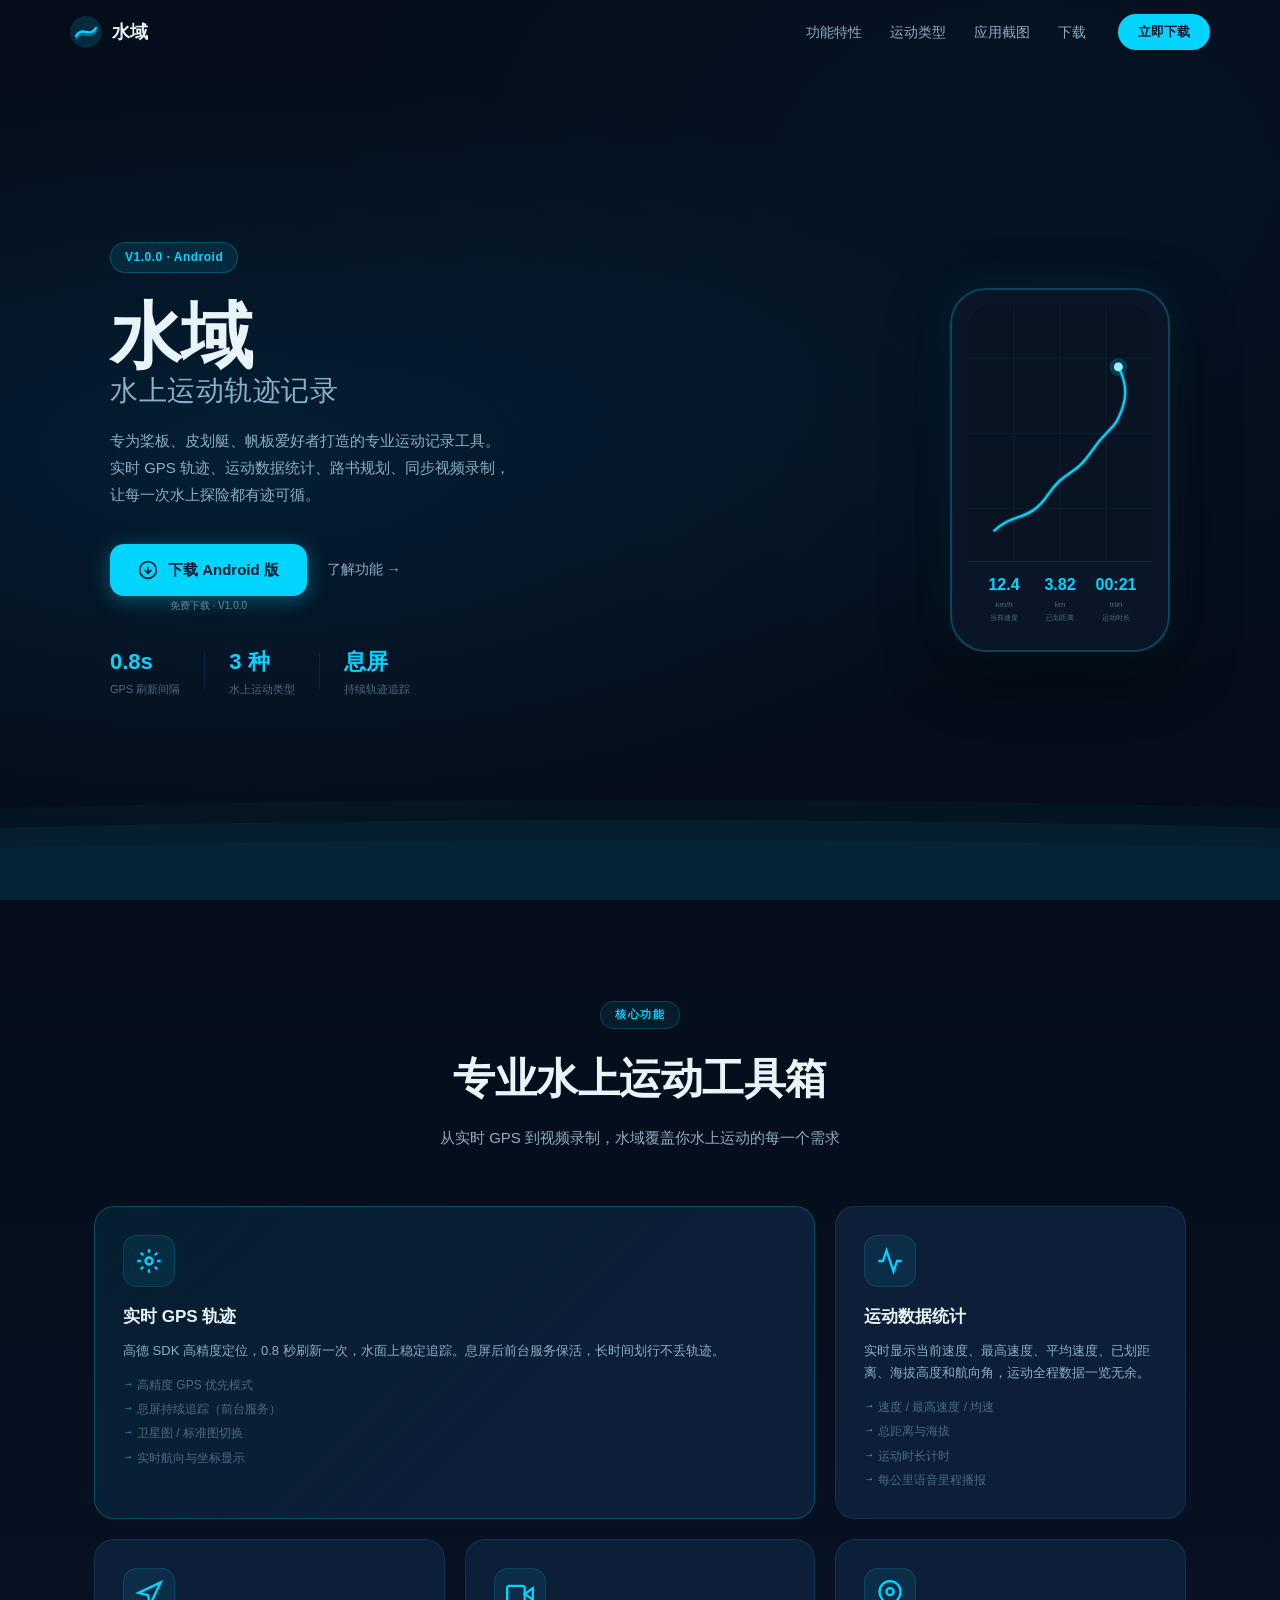
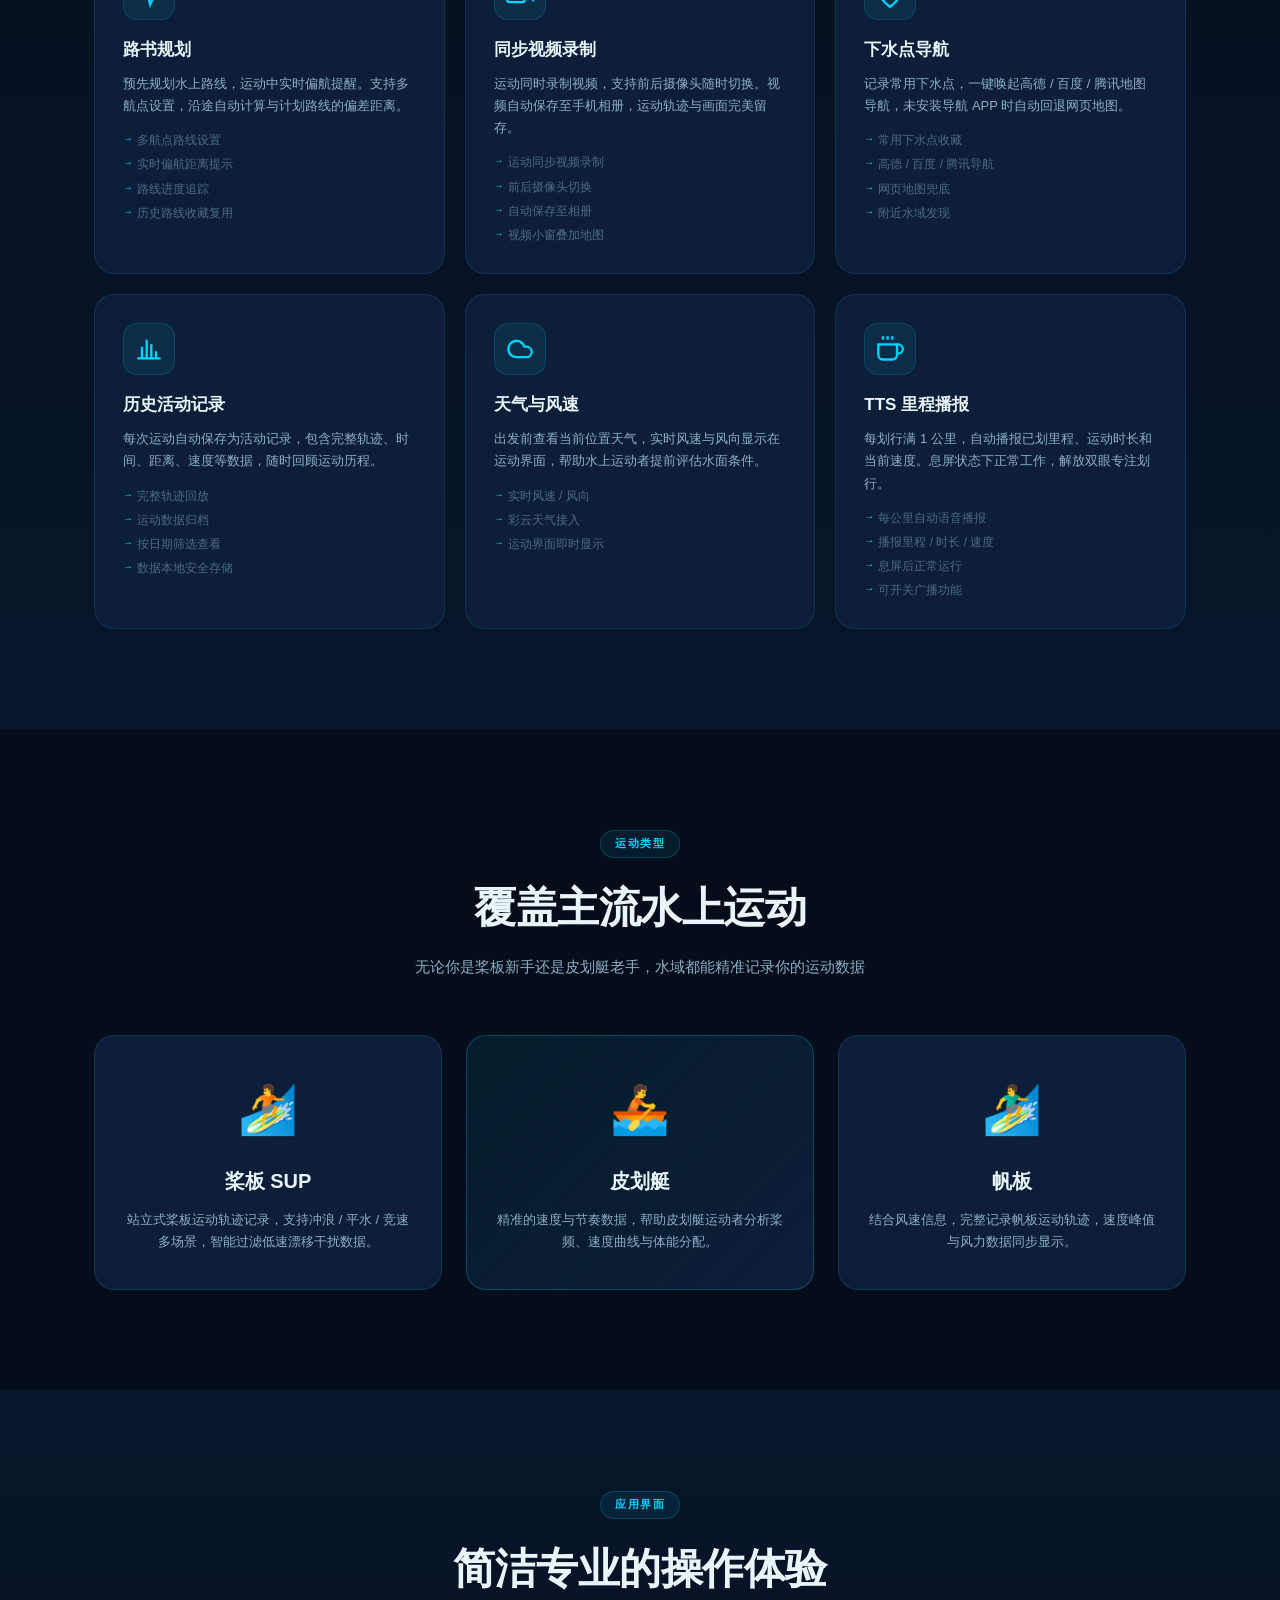
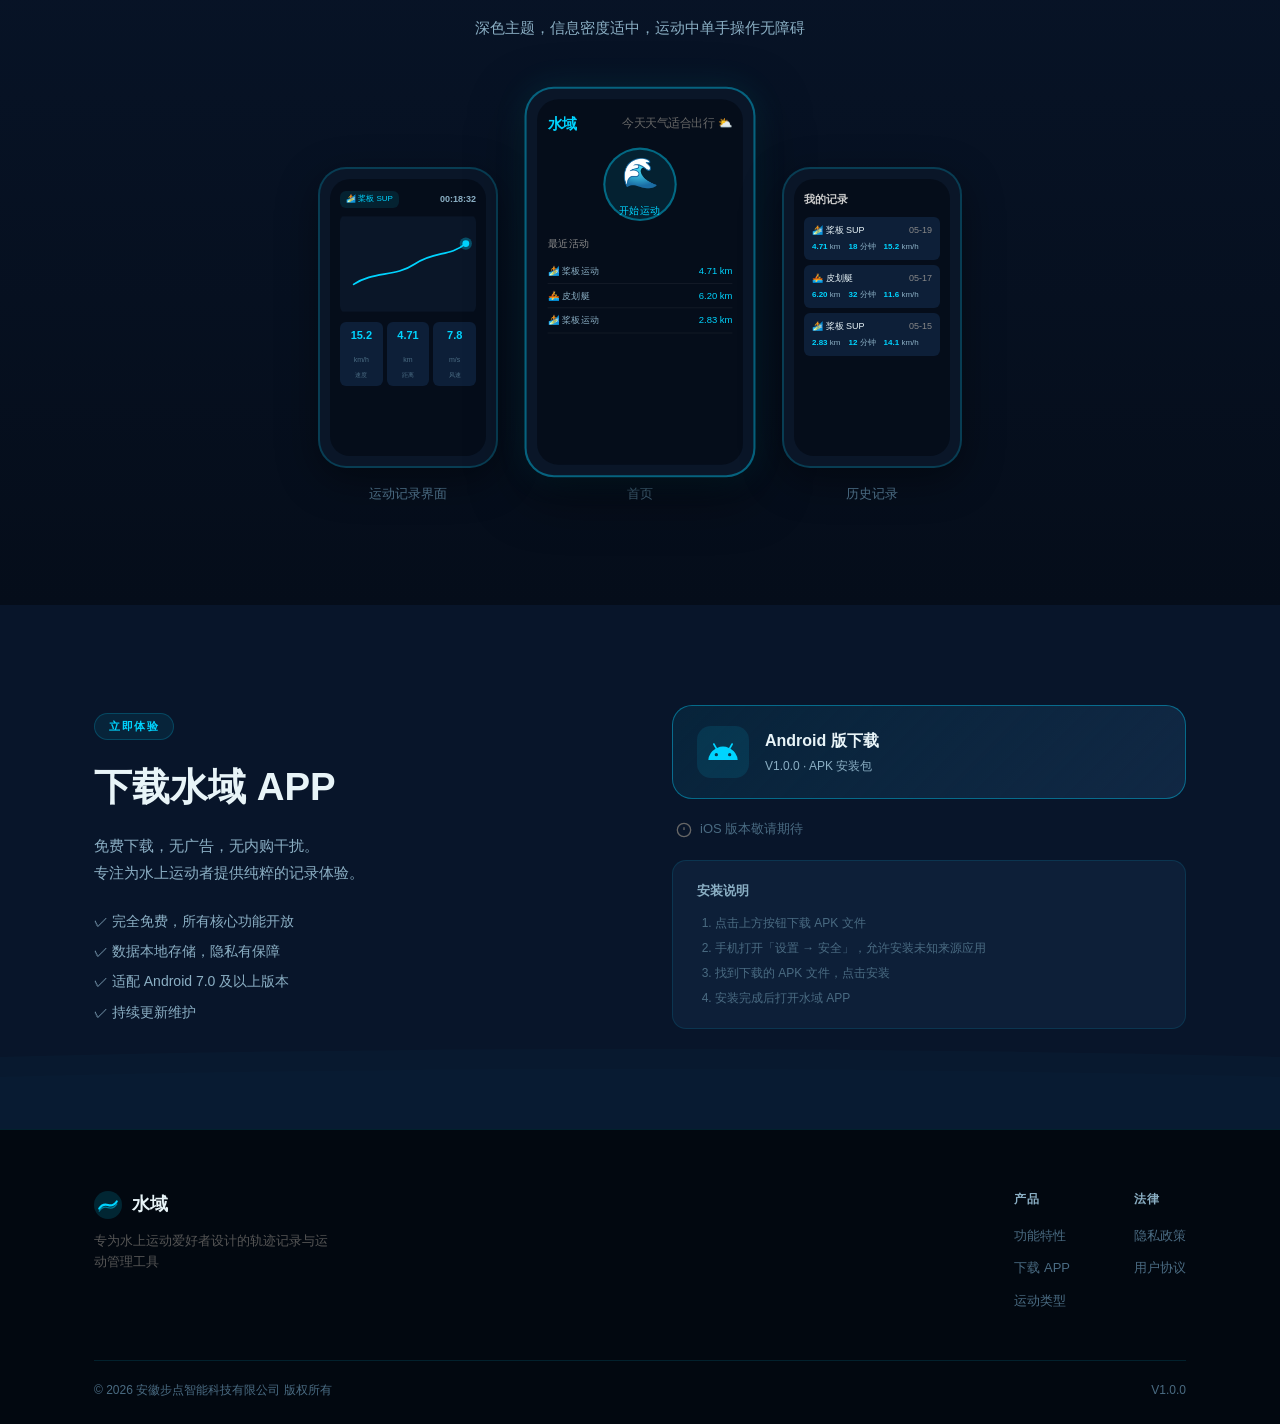
==== commit cdee22a9: "feat: 更新公司主体和联系邮箱 - 客服邮箱改为 simon@bdzn123.com - 运营主体改为安徽步点智能科技有限公司 - 隐私政策、用户协议、首页页脚同步更新  Co-Authored-" ====
--- a/www/index.html
+++ b/www/index.html
@@ -467,7 +467,7 @@
       </div>
     </div>
     <div class="footer-bottom">
-      <span>© 2026 水域 APP. All rights reserved.</span>
+      <span>© 2026 安徽步点智能科技有限公司 版权所有</span>
       <span>V1.0.0</span>
     </div>
   </div>
